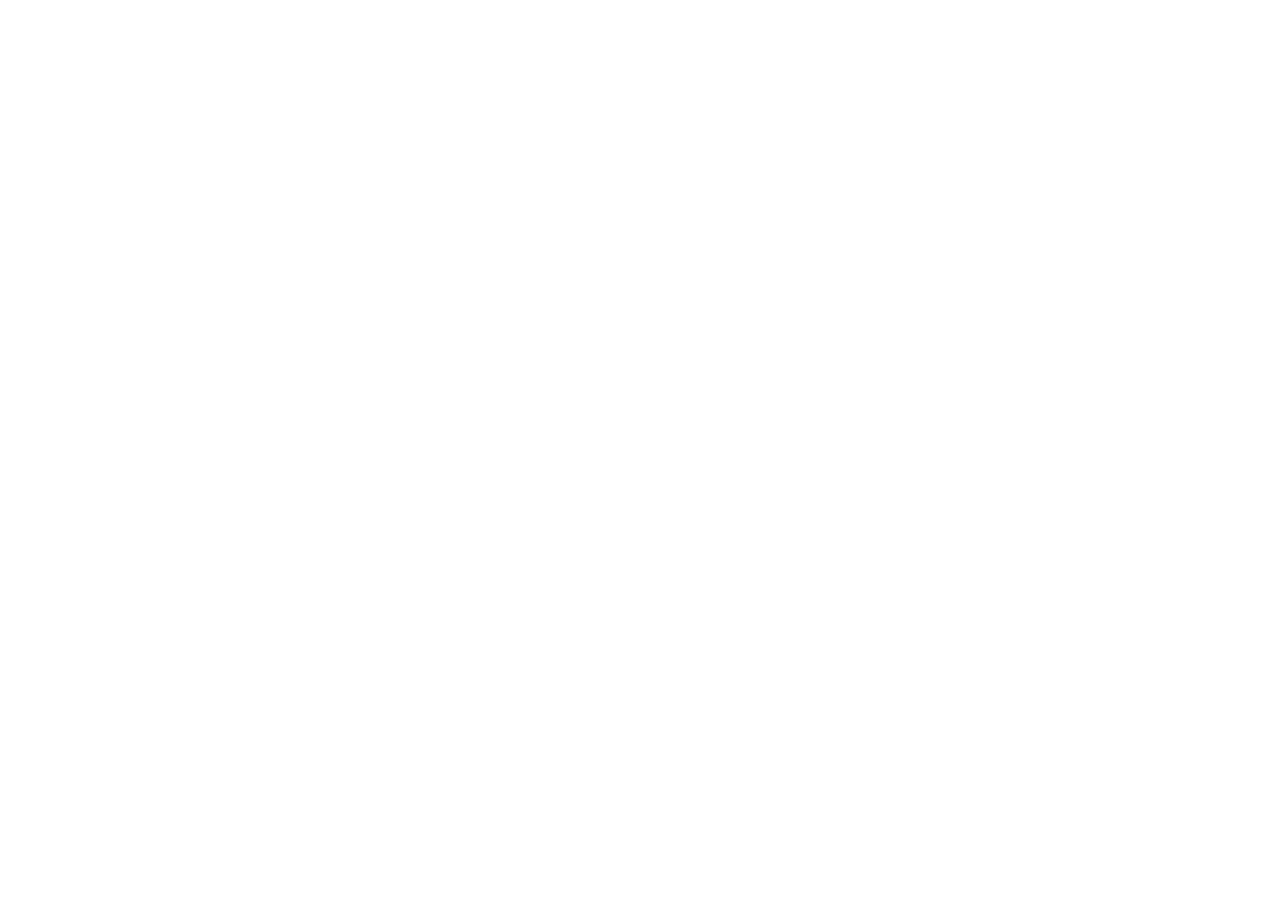
==== pages/login/index.html @ bb4cb50a "Initial commit" ====
<!DOCTYPE html>
<html lang="pt-br">
<head>
    <meta charset="UTF-8">
    <meta http-equiv="X-UA-Compatible" content="IE=edge">
    <meta name="viewport" content="width=device-width, initial-scale=1.0">
    <link rel="stylesheet" href="/styles/globalStyles.css">
    <link rel="stylesheet" href="index.css">
    <title>Login</title>
</head>
<body>
    <script src="/scripts/modal.js"></script>
</body>
</html>
---- styles/globalStyles.css ----
*{
    padding: 0;
    margin: 0;
    box-sizing: border-box;
}

:root{
    --color-primary: /* definir */;
    --color-grey-1: #191C1F;
    --color-grey-2: #212529;
    --color-grey-3: #343A40;
    --color-grey-4: #ADB5BD;
    --color-grey-5: #CED4DA;
    --color-grey-6: #EDF2FF;
}
---- pages/login/index.css ----
/* Desenvolva seu código aqui... */
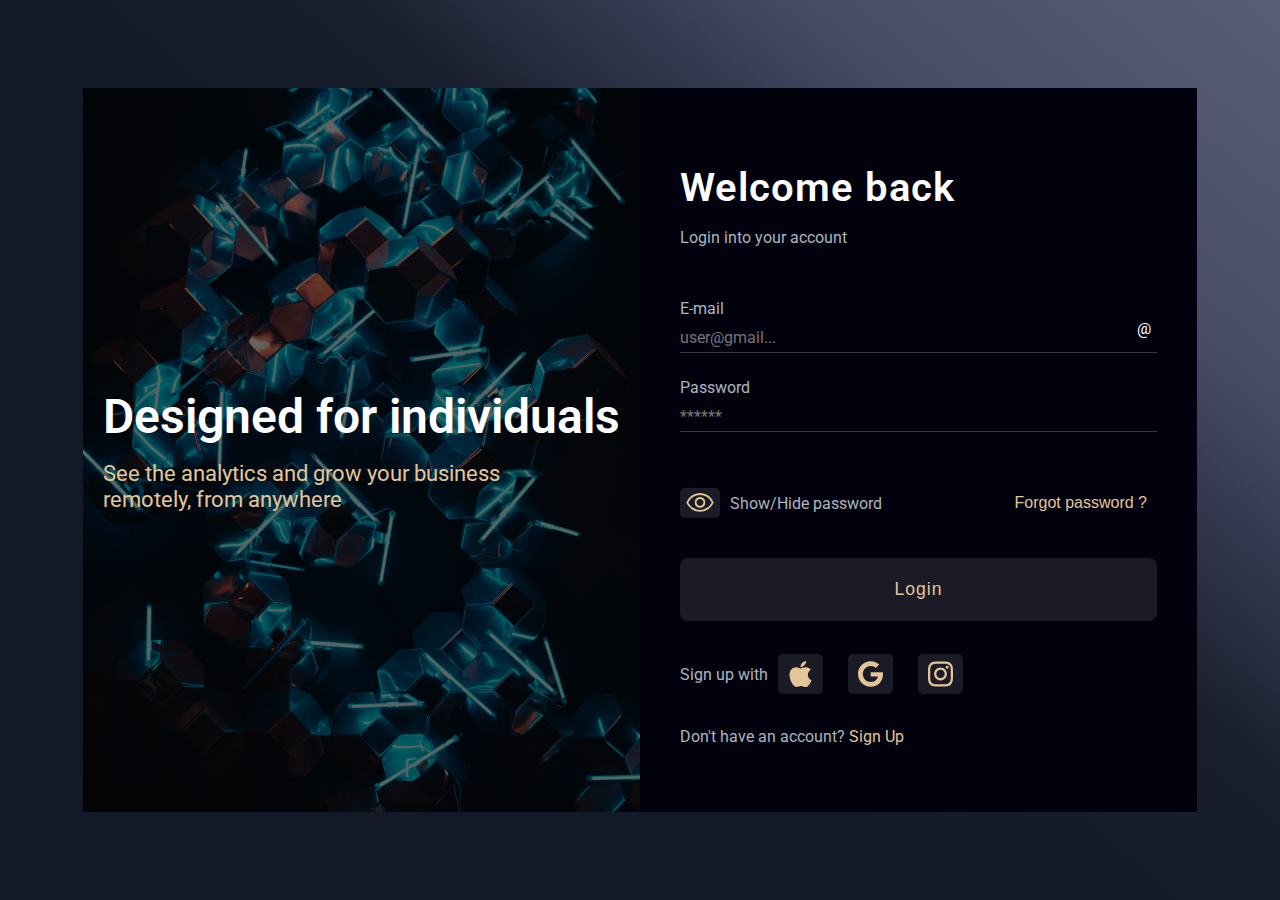
==== commit 737ae04c: "entrega" ====
--- a/pages/login/index.html
+++ b/pages/login/index.html
@@ -1,14 +1,90 @@
 <!DOCTYPE html>
 <html lang="pt-br">
+
 <head>
     <meta charset="UTF-8">
     <meta http-equiv="X-UA-Compatible" content="IE=edge">
     <meta name="viewport" content="width=device-width, initial-scale=1.0">
+    <link rel="preconnect" href="https://fonts.googleapis.com">
+    <link rel="preconnect" href="https://fonts.gstatic.com" crossorigin>
+    <link href="https://fonts.googleapis.com/css2?family=Roboto:wght@100;300;400;700&display=swap" rel="stylesheet">
+    <link rel="stylesheet" href="/styles/tooltip.css">
+    <link rel="stylesheet" href="/styles/modal.css">
     <link rel="stylesheet" href="/styles/globalStyles.css">
     <link rel="stylesheet" href="index.css">
     <title>Login</title>
 </head>
+
 <body>
+    <div class="login-container">
+        <div class="intro">
+            <h1 class="intro-title">Designed for individuals</h1>
+            <p class="intro-description">See the analytics and grow your business remotely, from anywhere</p>
+        </div>
+
+        <form class="login-form">
+
+            <div class="form-header">
+                <h1 class="form-title">Welcome back</h1>
+                <h2 class="form-subtitle">Login into your account</h2>
+            </div>
+
+            <div class="input-container">
+                <label for="email">E-mail</label>
+                <input type="text" name="email" id="email" placeholder="user@gmail...">
+
+                <label for="password">Password</label>
+                <input type="password" name="password" id="password" placeholder="******">
+            </div>
+
+            <div class="flex ">
+                <span class="toggle-password"></span>
+                <label class="toggle-label" for="toggle-password">Show/Hide password</label>
+
+                <button data-control-modal="modal-login" class="forgot-btn">Forgot password ?</button>
+            </div>
+
+            <button for="login-form" class="form-btn">Login</button>
+
+            <div class="form-footer">
+                <div class="flex">
+                    <p>Sign up with</p>
+                    <ul class="flex" role="list">
+                        <li><img class="icon" src="../../assets/apple.svg" alt="apple-icon"></li>
+                        <li><img class="icon" src="../../assets/google.svg" alt="google-icon"></li>
+                        <li><img class="icon" src="../../assets/instagram.svg" alt="instagram-icon"></li>
+                    </ul>
+                </div>
+                <p>Don't have an account? <a href="#">Sign Up</a> </p>
+            </div>
+        </form>
+    </div>
+
+    <div class="tooltip" id="tooltip-login">
+        <h1 class="tooltip-title">You new password was sent to your email</h1>
+        <button class="tooltip-btn" data-control-tooltip="tooltip-login">Got it</button>
+    </div>
+
+    <div class="modal-wrapper" id="modal-login">
+        <div class="modal">
+            <button data-control-modal="modal-login" class="close-btn">X</button>
+            <div class="modal-header">
+                <h1 class="modal-title">Forgot your password ?</h1>
+                <p class="modal-description">We'll email you a link to reset your password</p>
+            </div>
+            <div class="modal-body">
+                <form action="#">
+                    <label for="modal-input" hidden="true">E-mail</label>
+                    <input type="text" class="modal-input" id="modal-input" placeholder="E-mail">
+
+                    <button class="modal-btn" data-control-tooltip="tooltip-login">Send me a link</button>
+
+                    <button class="modal-btn" data-control-modal="modal-login">Cancel</button>
+                </form>
+            </div>
+        </div>
+    </div>
     <script src="/scripts/modal.js"></script>
 </body>
+
 </html>--- a/styles/tooltip.css
+++ b/styles/tooltip.css
@@ -0,0 +1,50 @@
+.tooltip {
+	max-width: 400px;
+	padding: 40px;
+	display: none;
+	flex-direction: column;
+	position: absolute;
+	bottom: 20px;
+	right: 20px;
+	background-color: var(--color-bg);
+	border-radius: 5px;
+  animation: slide-tooltip 0.4s ease;
+}
+
+@keyframes slide-tooltip {
+  from{
+    opacity: 0;
+    transform: translateX(50px);
+  }to{
+    opacity: 1;
+    transform: translateX(0px);
+  }
+}
+
+.tooltip.active {
+	display: flex;
+}
+
+.tooltip-title {
+	font-size: 1rem;
+	color: var(--color-w);
+	font-weight: 400;
+	margin-bottom: 30px;
+}
+
+.tooltip-btn {
+	align-self: flex-end;
+	background-color: var(--color-accent);
+	font-size: 1rem;
+	color: var(--color-grey-1);
+	font-weight: 600;
+	cursor: pointer;
+	padding: 10px 20px;
+	border: none;
+	border-radius: 5px;
+}
+
+.tooltip-btn:hover {
+	background-color: var(--color-grey-1);
+	color: var(--color-w);
+}
--- a/styles/modal.css
+++ b/styles/modal.css
@@ -0,0 +1,111 @@
+.modal-wrapper {
+	display: none;
+	align-items: center;
+	justify-content: center;
+	background: rgba(0, 0, 0, 0.5);
+	width: 100vw;
+	height: 100vh;
+	top: 0;
+	left: 0;
+	position: fixed;
+}
+
+.modal-wrapper.active {
+	display: flex;
+}
+
+.modal {
+	max-width: 600px;
+	background-color: var(--color-bg);
+	padding: 40px 60px;
+	border-radius: 10px;
+	display: flex;
+	flex-direction: column;
+	gap: 20px;
+	position: relative;
+	animation: slide-modal 0.4s ease;
+}
+
+@keyframes slide-modal {
+	from {
+		opacity: 0;
+		transform: translateY(-50px);
+	}
+	to {
+		opacity: 1;
+		transform: translateY(0px);
+	}
+}
+
+.modal .close-btn {
+	display: block;
+	position: absolute;
+	border-top-right-radius: 5px;
+	top: 0;
+	right: 0;
+	padding: 10px 15px;
+	font-size: 1rem;
+	background-color: var(--color-grey-1);
+	color: var(--color-accent);
+	border: none;
+	cursor: pointer;
+}
+
+.modal .close-btn:hover {
+	color: var(--color-w);
+}
+
+.modal-title {
+	font-size: 1.5rem;
+	font-weight: 400;
+	color: var(--color-w);
+	margin-bottom: 30px;
+}
+
+.modal-body {
+	display: flex;
+	flex-direction: column;
+	margin-top: 20px;
+}
+
+.modal-input {
+	display: block;
+	width: 100%;
+	margin-bottom: 40px;
+	height: 30px;
+	background: none;
+	color: white;
+	border: none;
+	border-bottom: 1px solid var(--color-grey-3);
+	outline: none;
+}
+
+.modal-input[type="text"] {
+	font-size: 1rem;
+}
+
+.modal-btn {
+	display: block;
+	width: 100%;
+	padding: 15px 160px;
+	margin: 20px 0px;
+	color: #e4c598;
+	font-weight: 500;
+	font-size: 1rem;
+	background-color: var(--color-grey-2);
+	border: none;
+	cursor: pointer;
+	border-radius: 8px;
+	text-align: center;
+	transition: 0.3s;
+}
+
+.modal-btn:nth-of-type(1) {
+	background-color: var(--color-accent);
+	color: var(--color-bg);
+}
+
+.modal-btn:hover {
+	background-color: var(--color-grey-1);
+	color: #fff;
+}
--- a/styles/globalStyles.css
+++ b/styles/globalStyles.css
@@ -1,15 +1,63 @@
-*{
-    padding: 0;
-    margin: 0;
-    box-sizing: border-box;
+* {
+	padding: 0;
+	margin: 0;
+	box-sizing: border-box;
 }
 
-:root{
-    --color-primary: /* definir */;
-    --color-grey-1: #191C1F;
-    --color-grey-2: #212529;
-    --color-grey-3: #343A40;
-    --color-grey-4: #ADB5BD;
-    --color-grey-5: #CED4DA;
-    --color-grey-6: #EDF2FF;
-}+h1,
+h2,
+p,
+ul {
+	margin: 0;
+	padding: 0;
+	list-style: none;
+}
+
+img {
+	display: block;
+	max-width: 100%;
+}
+
+a {
+	text-decoration: none;
+}
+
+.flex {
+	display: flex;
+	align-items: center;
+	gap: 10px;
+}
+
+.icon {
+	width: 45px;
+	height: 40px;
+	margin-right: 15px;
+	cursor: pointer;
+	padding: 5px 10px;
+	background-color: var(--color-grey-2);
+	border-radius: 5px;
+}
+
+.icon:hover {
+	background-color: var(--color-grey-1);
+}
+
+:root {
+	--color-bg: #02020e;
+	--color-accent: #e4c598;
+	--color-w: #ffffff;
+	--bg-gradient: linear-gradient(
+			40deg,
+			rgb(20, 25, 40) 40%,
+			rgb(25, 30, 45) 60%,
+			rgb(72, 76, 103) 80%,
+			rgb(89, 94, 116) 100%
+		)
+		no-repeat;
+	--color-grey-1: #11111f;
+	--color-grey-2: #1a1b26;
+	--color-grey-3: #343a40;
+	--color-grey-4: #adb5bd;
+	--color-grey-5: #ced4da;
+	--color-grey-6: #edf2ff;
+}
--- a/pages/login/index.css
+++ b/pages/login/index.css
@@ -1 +1,171 @@
-/* Desenvolva seu código aqui... */+/* Desenvolva seu código aqui... */
+
+body {
+	display: flex;
+	height: 100vh;
+	align-items: center;
+	justify-content: center;
+	color: var(--color-grey-4);
+	font-family: "Roboto", sans-serif;
+	background: var(--bg-gradient);
+	background-size: cover;
+}
+
+.login-container {
+	max-width: 1200px;
+	display: grid;
+	grid-template-columns: 1fr 1fr;
+	margin: 100px 0px;
+	background-color: var(--color-bg);
+}
+
+.intro {
+	background: linear-gradient(rgba(0, 0, 0, 0.6), rgba(0, 0, 0, 0.6)),
+		url(../../assets/img/bg.jpg) no-repeat;
+	background-size: cover;
+	background-position: center;
+	padding: 300px 20px;
+}
+
+.intro-title {
+	font-size: 3rem;
+	font-weight: 600;
+	margin-bottom: 15px;
+	color: var(--color-w);
+}
+
+.intro-description {
+	font-size: 1.4rem;
+	font-weight: 600;
+	max-width: 40ch;
+	font-weight: 400;
+	color: var(--color-accent);
+}
+
+.login-form {
+	padding: 60px 40px;
+	display: grid;
+	gap: 10px;
+}
+
+.form-header {
+	margin-bottom: 30px;
+}
+
+.form-title {
+	font-size: 2.5rem;
+	font-weight: 600;
+	line-height: 2;
+	letter-spacing: 1px;
+	color: var(--color-w);
+}
+
+.form-subtitle {
+	font-size: 1rem;
+	font-weight: 400;
+}
+
+.input-container {
+	display: flex;
+	flex-direction: column;
+	position: relative;
+}
+
+.input-container label {
+	font-weight: 400;
+	font-size: 1rem;
+	margin-bottom: 5px;
+}
+
+.input-container input {
+	margin-bottom: 25px;
+	height: 30px;
+	background: none;
+	color: white;
+	border: none;
+	border-bottom: 1px solid var(--color-grey-3);
+	outline: none;
+}
+
+.input-container input[type="text"],
+.input-container input[type="password"] {
+	font-family: inherit;
+	font-size: 1rem;
+}
+
+.input-container::after {
+	content: "@";
+	display: block;
+	color: white;
+	width: 10px;
+	height: 10px;
+	right: 10px;
+	top: 20px;
+	position: absolute;
+}
+
+.toggle-label {
+	flex: 1;
+}
+
+.toggle-password {
+	width: 30px;
+	height: 30px;
+	padding: 15px 20px;
+	background: url(../../assets/visibility.svg) no-repeat;
+	background-color: var(--color-grey-2);
+	background-size: contain;
+	background-position: center;
+	border: none;
+	cursor: pointer;
+	border-radius: 5px;
+	transition: 0.3s;
+}
+
+.toggle-password:hover {
+	background-color: var(--color-grey-1);
+}
+
+.forgot-btn {
+	background: none;
+	color: var(--color-accent);
+	font-size: 1rem;
+	font-weight: 400;
+	padding: 10px;
+	display: flex;
+	border: none;
+	cursor: pointer;
+}
+
+.forgot-btn:hover {
+	color: var(--color-w);
+}
+
+.form-btn {
+	padding: 15px 40px;
+	margin: 20px 0px;
+	color: #e4c598;
+	font-weight: 500;
+	letter-spacing: 1px;
+	font-size: 1.1rem;
+	background-color: var(--color-grey-2);
+	border: none;
+	cursor: pointer;
+	border-radius: 8px;
+	text-align: center;
+	transition: 0.3s;
+}
+
+.form-btn:hover {
+	background-color: var(--color-grey-1);
+	color: #fff;
+}
+
+.form-footer {
+	display: grid;
+	gap: 30px;
+}
+
+.form-footer a {
+	color: var(--color-accent);
+}
